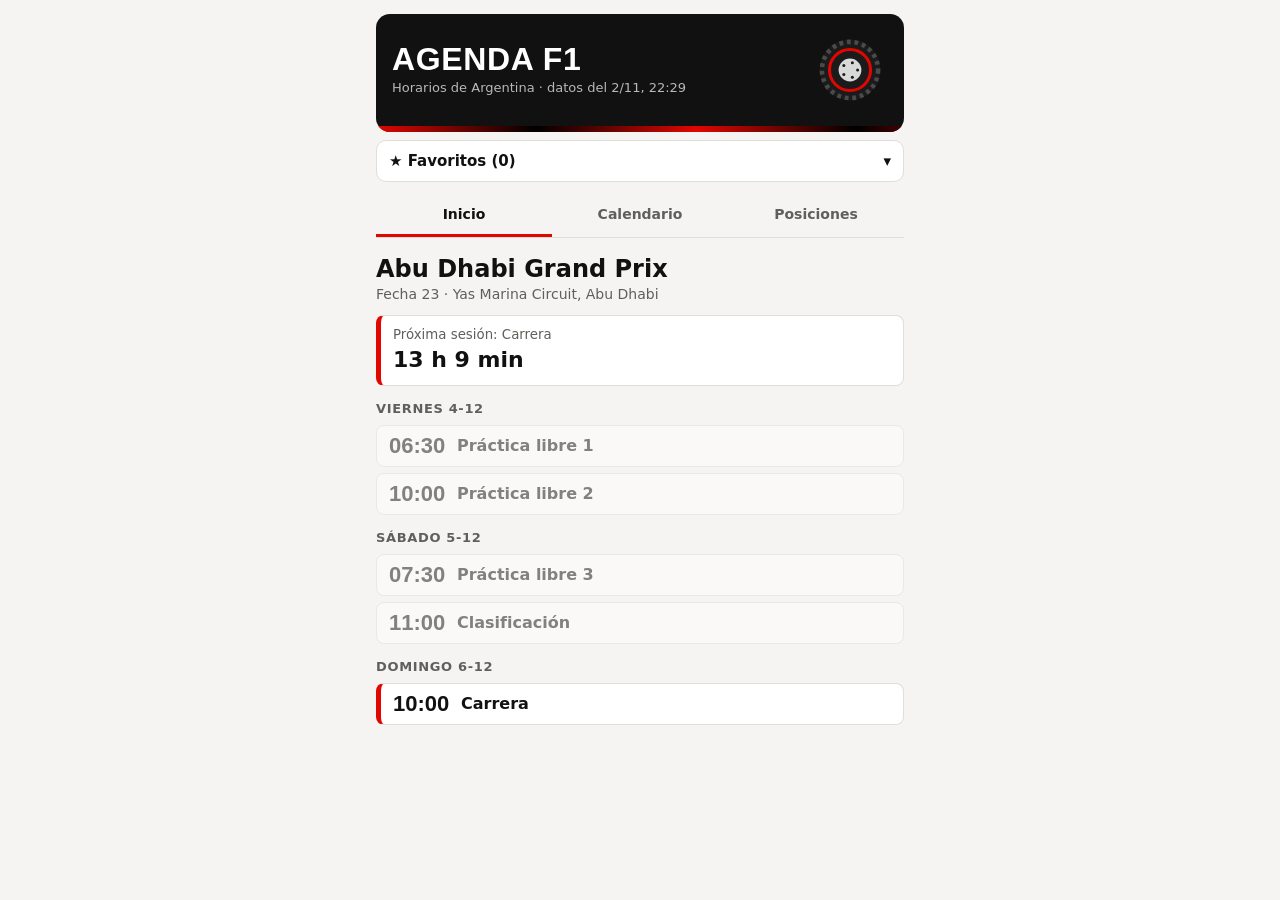
==== f1/index.html @ 35d6291d "Add files via upload" ====
<!doctype html>
<html lang="es-AR">
<head>
<meta charset="utf-8">
<script>if(self!==top)document.documentElement.classList.add("emb")</script>
<style>.emb header{margin-top:8px}.emb nav button[aria-selected="true"],.emb nav button[aria-selected=true]{border-bottom-color:#8cd700}</style>

<meta name="viewport" content="width=device-width, initial-scale=1, viewport-fit=cover">
<title>Agenda F1</title>
<link rel="icon" href="data:image/svg+xml,%3Csvg xmlns='http://www.w3.org/2000/svg' viewBox='0 0 64 64'%3E%3Crect width='64' height='64' rx='12' fill='%23E10600'/%3E%3Cpath d='M12 44l12-24h28l-6 12H34l-3 6h10l-6 6z' fill='%23fff'/%3E%3C/svg%3E">
<meta name="theme-color" content="#111111">
<style>
:root{--bg:#F5F4F2;--sf:#fff;--ink:#111;--mute:#5F5F5B;--line:#E0DED8;--red:#E10600;--disney:#1B5BD8}
@media(prefers-color-scheme:dark){:root{--bg:#0D0D0E;--sf:#18181A;--ink:#F4F3F0;--mute:#A5A49E;--line:#2D2D30;--red:#FF3B30;--disney:#6C9BFF}}
*{box-sizing:border-box}
body{margin:0;background:var(--bg);color:var(--ink);font:400 16px/1.4 system-ui,-apple-system,'Segoe UI',Roboto,sans-serif;padding:env(safe-area-inset-top) 0 env(safe-area-inset-bottom)}
.wrap{max-width:560px;margin:0 auto;padding:0 16px 48px}
header{display:flex;align-items:center;justify-content:space-between;gap:12px;position:relative;overflow:hidden;margin-top:14px;padding:18px 16px 24px;border-radius:14px;background:#111;color:#fff}
header::after{content:'';position:absolute;left:0;right:0;bottom:0;height:6px;background:linear-gradient(90deg,#E10600,#000,#E10600) 0 0/320px 100%;animation:bar 6s linear infinite}
@keyframes bar{to{background-position:320px 0}}
h1{margin:0;font:800 32px/1 'Arial Narrow',Arial,sans-serif;letter-spacing:.02em;text-transform:uppercase}
.sub{color:rgba(255,255,255,.7);font-size:13px;margin-top:4px}
nav{display:flex;border-bottom:1px solid var(--line);margin-top:12px}
nav button{flex:1;background:none;border:0;border-bottom:3px solid transparent;color:var(--mute);font-weight:700;font-size:14px;font-family:inherit;padding:12px 2px;cursor:pointer}
nav button[aria-selected=true]{color:var(--ink);border-bottom-color:var(--red)}
.gp{margin-top:18px}.gp h2{margin:0;font-size:24px;line-height:1.1}.gp .lug{color:var(--mute);font-size:14px;margin:3px 0 10px}
.cd{background:var(--sf);border:1px solid var(--line);border-left:5px solid var(--red);border-radius:8px;padding:10px 12px;margin-bottom:10px}
.cd b{font-size:22px;font-variant-numeric:tabular-nums}.cd small{display:block;color:var(--mute)}
.dia{font-weight:700;color:var(--mute);font-size:13px;text-transform:uppercase;letter-spacing:.05em;margin:14px 0 6px}
.s{display:grid;grid-template-columns:58px 1fr;gap:10px;align-items:center;background:var(--sf);border:1px solid var(--line);border-radius:8px;padding:9px 12px;margin-bottom:6px}
.s.pas{opacity:.5}.s.ya{border-color:var(--red);box-shadow:inset 0 0 0 1px var(--red)}.s.carrera{border-left:5px solid var(--red)}
.hora{font:700 22px/1 'Arial Narrow',Arial,sans-serif;font-variant-numeric:tabular-nums}
.nom{font-weight:600}.dis{font-size:12px;font-weight:600;color:var(--disney)}
.pill{display:inline-block;font-size:11px;font-weight:700;color:#fff;background:var(--red);border-radius:5px;padding:2px 6px;margin-left:6px}
details{background:var(--sf);border:1px solid var(--line);border-radius:8px;margin-top:8px;padding:0 12px}
details.pas{opacity:.55}details.prox{border-left:5px solid var(--red)}
summary{cursor:pointer;padding:11px 0;display:flex;justify-content:space-between;gap:10px;font-weight:600}
summary span:last-child{color:var(--mute);font-weight:400;font-size:14px;white-space:nowrap}
details .s{border:0;padding:6px 0;margin:0;background:none}
.vacio{padding:28px 8px;text-align:center;color:var(--mute)}
.ctrl{display:flex;flex-wrap:wrap;gap:6px;margin:12px 0}
.chip{border:1px solid var(--line);background:var(--sf);color:var(--ink);border-radius:999px;padding:7px 12px;font-weight:600;font-size:14px;font-family:inherit;cursor:pointer}
.chip[aria-pressed=true]{background:var(--ink);color:var(--bg);border-color:var(--ink)}
.tb{margin-top:8px}
.r{display:grid;grid-template-columns:30px 1fr auto;gap:8px;align-items:center;background:var(--sf);border:1px solid var(--line);border-left:5px solid var(--c,#888);border-radius:8px;padding:5px 10px;margin-bottom:4px}
details .r{background:none}.r.fv{position:relative;overflow:hidden}.r>span,.r>b{position:relative}
.fx{position:absolute;inset:0;overflow:hidden;opacity:.42}
.fx b{position:absolute;inset:-120px;background:repeating-linear-gradient(135deg,var(--c1) 0,var(--c2) 60px,var(--c1) 120px);animation:mv 6s linear infinite}
@keyframes mv{to{transform:translate(85px,85px)}}
.anim{flex:none}.o{transform-origin:50px 50px}.o1{animation:s1 12s linear infinite}
.o2{opacity:0;animation:s2 12s linear infinite}.o3{opacity:0;animation:s3 12s linear infinite}.o4{opacity:0;animation:s4 12s linear infinite}
@keyframes s1{0%,22%{opacity:1;transform:scale(1)}25%,97%{opacity:0;transform:scale(.4)}100%{opacity:1;transform:scale(1)}}
@keyframes s2{0%,22%{opacity:0;transform:scale(.4)}25%,47%{opacity:1;transform:scale(1)}50%,100%{opacity:0;transform:scale(.4)}}
@keyframes s3{0%,47%{opacity:0;transform:scale(.4)}50%,72%{opacity:1;transform:scale(1)}75%,100%{opacity:0;transform:scale(.4)}}
@keyframes s4{0%,72%{opacity:0;transform:scale(.4)}75%,97%{opacity:1;transform:scale(1)}100%{opacity:0;transform:scale(.4)}}
.spin{transform-origin:50px 50px;animation:spin 1.2s linear infinite}@keyframes spin{to{transform:rotate(360deg)}}
.nod{transform-origin:50px 80px;animation:nod 1.4s ease-in-out infinite alternate}@keyframes nod{from{transform:rotate(-5deg)}to{transform:rotate(5deg)}}
.wob{transform-origin:50px 50px;animation:wob 2s ease-in-out infinite}@keyframes wob{0%,100%{transform:rotate(-35deg)}50%{transform:rotate(35deg)}}
.wave{transform-origin:26px 38px;animation:wave .7s ease-in-out infinite alternate}@keyframes wave{from{transform:skewY(-7deg) scaleX(1)}to{transform:skewY(7deg) scaleX(.93)}}
@media (prefers-reduced-motion:reduce){.fx b,header::after,.anim *{animation:none!important}}
.r .p{color:var(--mute);font-weight:700}.r .n{font-weight:600;white-space:nowrap;overflow:hidden;text-overflow:ellipsis}.r small{display:inline;margin-left:7px;color:var(--mute);font-weight:400;font-size:12px}.r b{font-variant-numeric:tabular-nums}
.nota{color:var(--mute);font-size:12px;margin-top:8px}
.fb{display:flex;align-items:center;gap:8px;background:var(--sf);border:1px solid var(--line);border-radius:8px;padding:7px 10px;margin-top:8px;cursor:pointer}
.fl{flex:none;width:76px;font-size:11px;font-weight:700;text-transform:uppercase;letter-spacing:.04em;color:var(--mute)}
.fi{flex:1;display:flex;gap:12px;overflow-x:auto;white-space:nowrap}
.fc{border-left:4px solid var(--c,#888);padding-left:7px;font-weight:600;font-size:14px}
.fc b{font-weight:400;color:var(--mute);font-size:12px;margin-left:5px}
.fi em{color:var(--mute);font-size:13px}
.fbtn{display:flex;align-items:center;gap:8px;width:100%;margin-top:8px;background:var(--sf);color:var(--ink);border:1px solid var(--line);border-radius:10px;padding:11px 12px;font-weight:700;font-size:15px;font-family:inherit;text-align:left;cursor:pointer}
.fbtn .fn{flex:1;min-width:0;overflow:hidden;text-overflow:ellipsis;white-space:nowrap;color:var(--mute);font-weight:400;font-size:13px}
.fpanel{background:var(--sf);border:1px solid var(--line);border-radius:10px;padding:2px 12px 10px;margin-top:6px}
.fpanel .chip[aria-pressed=true]{background:var(--red);border-color:var(--red);color:#fff}
details.vivo{border-left:5px solid var(--red);margin:0 0 10px}
</style>
</head>
<body>
<div class="wrap">
<header><div><h1>Agenda F1</h1><div class="sub" id="act">Cargando…</div></div><svg class="anim" viewBox="0 0 100 100" width="76" height="76" aria-hidden="true"><g class="o o1"><g class="spin"><circle cx="50" cy="50" r="40" fill="#1b1b1b"/><circle cx="50" cy="50" r="37" fill="none" stroke="#4a4a4a" stroke-width="6" stroke-dasharray="5 5"/><circle cx="50" cy="50" r="27" fill="none" stroke="#E10600" stroke-width="4"/><circle cx="50" cy="50" r="15" fill="#d9d9d9"/><circle cx="60.0" cy="50.0" r="2" fill="#1b1b1b"/><circle cx="53.1" cy="59.5" r="2" fill="#1b1b1b"/><circle cx="41.9" cy="55.9" r="2" fill="#1b1b1b"/><circle cx="41.9" cy="44.1" r="2" fill="#1b1b1b"/><circle cx="53.1" cy="40.5" r="2" fill="#1b1b1b"/></g></g><g class="o o2"><g class="nod"><path d="M16 64C16 36 32 18 54 18C75 18 88 34 88 56V66C88 70 85 73 81 73H26C20 73 16 69 16 64Z" fill="#E10600"/><path d="M52 38H88V57H58C49 57 46 41 52 38Z" fill="#111" stroke="#fff" stroke-width="2.5"/><path d="M16 50H44" stroke="#fff" stroke-width="5"/><path d="M58 44L80 42" stroke="#fff" stroke-width="2" opacity=".6"/><rect x="30" y="73" width="46" height="6" rx="3" fill="#333"/></g></g><g class="o o3"><g class="wob"><rect x="6" y="30" width="18" height="42" rx="8" fill="#E10600"/><rect x="76" y="30" width="18" height="42" rx="8" fill="#E10600"/><rect x="14" y="34" width="72" height="34" rx="14" fill="#222" stroke="#fff" stroke-width="3"/><rect x="34" y="40" width="32" height="15" rx="3" fill="#111" stroke="#4ade80" stroke-width="2"/><circle cx="40" cy="62" r="3" fill="#E10600"/><circle cx="50" cy="62" r="3" fill="#FFD600"/><circle cx="60" cy="62" r="3" fill="#4ade80"/><circle cx="26" cy="48" r="4" fill="#fff"/><circle cx="74" cy="48" r="4" fill="#fff"/></g></g><g class="o o4"><rect x="22" y="12" width="4" height="78" rx="2" fill="#d9d9d9"/><g class="wave"><rect x="26" y="18" width="60" height="40" fill="#fff"/><rect x="26" y="18" width="10" height="10" fill="#111"/><rect x="46" y="18" width="10" height="10" fill="#111"/><rect x="66" y="18" width="10" height="10" fill="#111"/><rect x="36" y="28" width="10" height="10" fill="#111"/><rect x="56" y="28" width="10" height="10" fill="#111"/><rect x="76" y="28" width="10" height="10" fill="#111"/><rect x="26" y="38" width="10" height="10" fill="#111"/><rect x="46" y="38" width="10" height="10" fill="#111"/><rect x="66" y="38" width="10" height="10" fill="#111"/><rect x="36" y="48" width="10" height="10" fill="#111"/><rect x="56" y="48" width="10" height="10" fill="#111"/><rect x="76" y="48" width="10" height="10" fill="#111"/></g></g></svg></header>
<div id="favbar"></div>
<nav id="tabs"><button data-t="inicio" aria-selected="true">Inicio</button><button data-t="cal" aria-selected="false">Calendario</button><button data-t="pos" aria-selected="false">Posiciones</button></nav>
<main id="main"></main>
</div>
<script>
const TZ='America/Argentina/Buenos_Aires';
const NOM={FP1:'Práctica libre 1',FP2:'Práctica libre 2',FP3:'Práctica libre 3',SQ:'Clasificación sprint',SPR:'Sprint',Q:'Clasificación',R:'Carrera'};
const DUR={FP1:60,FP2:60,FP3:60,SQ:45,SPR:60,Q:60,R:120};
const cap=s=>s.charAt(0).toUpperCase()+s.slice(1);
const fh=d=>d.toLocaleTimeString('es-AR',{hour:'2-digit',minute:'2-digit',hour12:false,timeZone:TZ});
const fd=d=>cap(d.toLocaleDateString('es-AR',{weekday:'long',day:'numeric',month:'numeric',timeZone:TZ}));
const fc=d=>d.toLocaleDateString('es-AR',{day:'numeric',month:'short',timeZone:TZ}).replace('.','');
const dayK=d=>d.toLocaleDateString('en-CA',{timeZone:TZ});
let D=null,LV={},LS='',VO,tab='inicio',sub='p',panel=false,F={p:[],e:[]};
try{F=JSON.parse(localStorage.getItem('f1_favs'))||F}catch(e){}
const TC={mercedes:['#27F4D2','#6C6C6C'],ferrari:['#E8002D','#FFEB00'],mclaren:['#FF8000','#47C7FC'],red_bull:['#3671C6','#E10A3C'],rb:['#6692FF','#E8E8E8'],alpine:['#FF87BC','#0093CC'],haas:['#B6BABD','#E6002B'],audi:['#F50537','#C9C9C9'],williams:['#64C4FF','#00339A'],aston_martin:['#229971','#CEDC00'],cadillac:['#AAAAAD','#1D3FA8']};
const col=id=>TC[id]||['#888','#ccc'],tc=id=>col(id)[0],fx=id=>{const k=col(id);return`<i class="fx"><b style="--c1:${k[0]};--c2:${k[1]}"></b></i>`};
const isF=(t,k)=>F[t].includes(k);
const toggle=(t,k)=>{F[t]=isF(t,k)?F[t].filter(x=>x!==k):[...F[t],k];try{localStorage.setItem('f1_favs',JSON.stringify(F))}catch(e){}};
const lv=a=>{const k=Object.keys(LV).find(k=>Math.abs(k-a)<=6e5);return k&&LV[k]};
const ses=c=>c.sesiones.map(s=>{const a=new Date(s.t);return{...s,a,b:new Date(+a+DUR[s.k]*6e4),v:lv(a)}});
const fin=c=>{const s=ses(c);return s[s.length-1].b};
function sesHtml(c){
  const now=new Date();let last='';
  return ses(c).map(s=>{
    const k=dayK(s.a),h=k!==last?`<div class="dia">${fd(s.a)}</div>`:'';last=k;
    const v=s.v,ya=v?v.st==='in':now>=s.a&&now<s.b,pas=v?v.st==='post':now>=s.b;
    return h+`<div class="s${pas?' pas':''}${ya?' ya':''}${s.k==='R'?' carrera':''}"><div class="hora">${fh(s.a)}</div><div><div class="nom">${NOM[s.k]}${ya?'<span class="pill">EN CURSO</span>':''}</div>${s.d?`<div class="dis">Disney+ ${s.d[0]} a ${s.d[1]}</div>`:''}</div></div>`;
  }).join('');
}
function cuenta(c){
  const now=new Date(),p=ses(c).find(s=>s.v?s.v.st!=='post':s.b>now);if(!p)return'';
  if(p.v?p.v.st==='in':now>=p.a)return`<div class="cd"><b>${NOM[p.k]} en curso</b></div>`;
  let m=Math.floor((p.a-now)/6e4);const d=Math.floor(m/1440),h=Math.floor(m%1440/60);m%=60;
  return`<div class="cd"><small>Próxima sesión: ${NOM[p.k]}</small><b>${d?d+' d ':''}${h} h ${m} min</b></div>`;
}
function inicio(){
  const now=new Date(),c=D.carreras.find(c=>fin(c)>now);
  if(!c)return'<div class="vacio">La temporada terminó. ¡Hasta la próxima!</div>';
  return`<section class="gp"><h2>${c.nombre}</h2><div class="lug">Fecha ${c.ronda} · ${c.circuito}, ${c.ciudad}</div>${vivo(c)}${cuenta(c)}${sesHtml(c)}</section>`;
}
function cal(){
  const now=new Date(),nx=D.carreras.find(c=>fin(c)>now);
  return D.carreras.map(c=>{const s=ses(c),pas=fin(c)<=now,prox=nx&&nx.ronda===c.ronda;
    return`<details class="${pas?'pas':''}${prox?' prox':''}"><summary><span>${c.ronda}. ${c.nombre.replace(' Grand Prix','')}</span><span>${fc(s[s.length-1].a)}</span></summary>${pas&&D.resultados&&D.resultados[c.ronda]?resHtml(c):sesHtml(c)}</details>`}).join('');
}
const fila=(pos,t,k,n,s2,pts,eq)=>`<div class="r${isF(t,k)?' fv':''}" data-f="${t}:${k}" style="--c:${tc(eq)}">${isF(t,k)?fx(eq):''}<span class="p">${pos}</span><span class="n">${n}<small>${s2}</small></span><b>${pts}</b></div>`;
const fp=x=>fila(x.pos,'p',x.cod,ap(x),x.equipo,x.pts,x.equipoId),fe=(x,s)=>fila(x.pos,'e',x.id,x.nombre,s||'',x.pts,x.id);
function posiciones(){
  const ch=`<div class="ctrl"><button class="chip" data-sub="p" aria-pressed="${sub==='p'}">Pilotos</button><button class="chip" data-sub="e" aria-pressed="${sub==='e'}">Escuderías</button></div>`;
  return ch+'<div class="tb">'+(sub==='p'?D.pilotos.map(fp):D.constructores.map(x=>fe(x))).join('')+'</div><div class="nota">Tocá una fila para marcar o sacar un favorito.</div>';
}
function resHtml(c){
  const r=D.resultados&&D.resultados[c.ronda];if(!r)return'';
  return'<div class="tb">'+r.map(x=>`<div class="r${isF('p',x.cod)?' fv':''}" style="--c:${tc(x.eq)}">${isF('p',x.cod)?fx(x.eq):''}<span class="p">${x.pos}</span><span class="n">${x.ape}<small>Largó ${x.grid==='0'?'desde boxes':x.grid+'º'} · ${x.tiempo||x.estado}</small></span><b>${x.pts}</b></div>`).join('')+'</div>';
}
const ap=x=>x.ape||x.nombre.split(' ').slice(-1)[0];
function favBar(){
  const ps=D.pilotos.filter(x=>isF('p',x.cod)),es=D.constructores.filter(x=>isF('e',x.id));
  const names=[...ps.map(x=>ap(x)),...es.map(x=>x.nombre)].join(' · ');
  const chip=(t,k,l)=>`<button class="chip" data-f="${t}:${k}" aria-pressed="${isF(t,k)}">${l}</button>`;
  document.getElementById('favbar').innerHTML=`<button class="fbtn" aria-expanded="${panel}">★ Favoritos (${ps.length+es.length})<span class="fn">${names}</span><span>${panel?'▴':'▾'}</span></button>`+
   (panel?`<div class="fpanel"><div class="dia">Pilotos</div><div class="ctrl">${D.pilotos.map(x=>chip('p',x.cod,ap(x))).join('')}</div><div class="dia">Escuderías</div><div class="ctrl">${D.constructores.map(x=>chip('e',x.id,x.nombre)).join('')}</div></div>`:'');
}
function vivo(c){
  const S=ses(c).filter(s=>s.v&&s.v.ord.length&&s.v.st!=='pre');if(!S.length)return'';
  const en=S.find(s=>s.v.st==='in'),s=en||S[S.length-1];
  const tit=en?NOM[s.k]:(s.k==='Q'?'Parrilla de largada':s.k==='R'?'Resultado final':'Clasificación')+' · '+NOM[s.k];
  const rows=s.v.ord.map((n,i)=>{const p=D.pilotos.find(p=>n.includes(ap(p)));
    return p?fila(i+1,'p',p.cod,ap(p),p.equipo,'',p.equipoId):`<div class="r" style="--c:#888"><span class="p">${i+1}</span><span class="n">${n}</span><b></b></div>`}).join('');
  const ab=VO===undefined?!!(en||s.k==='Q'||s.k==='R'):VO;
  return`<details class="vivo"${ab?' open':''}><summary><span>${en?'<span class="pill" style="margin:0 6px 0 0">EN VIVO</span>':''}${tit}</span><span>${s.v.ord.length} pilotos</span></summary><div class="tb">${rows}</div></details>`;
}
function live(){
  return fetch('https://site.api.espn.com/apis/site/v2/sports/racing/f1/scoreboard').then(r=>r.json()).then(j=>{
    const o={};(j.events||[]).forEach(e=>(e.competitions||[]).forEach(c=>{
      o[+new Date(c.startDate||c.date)]={st:c.status.type.state,ord:(c.competitors||[]).slice().sort((a,b)=>a.order-b.order).map(x=>x.athlete.fullName)}}));
    const s=JSON.stringify(o);if(s!==LS){LS=s;LV=o;if(D&&tab==='inicio')render()}
  }).catch(()=>{});
}
function render(){
  if(!D)return;favBar();
  document.getElementById('main').innerHTML=D.carreras&&D.carreras.length?({inicio,cal,pos:posiciones}[tab])():'<div class="vacio">Todavía no hay datos.</div>';
  document.querySelectorAll('#tabs button').forEach(b=>b.setAttribute('aria-selected',b.dataset.t===tab));
}
document.getElementById('main').addEventListener('click',e=>{
  const s=e.target.closest('[data-sub]');if(s){sub=s.dataset.sub;render();return}
  const f=e.target.closest('[data-f]');if(f){const[t,k]=f.dataset.f.split(':');toggle(t,k);render()}
});
document.getElementById('favbar').addEventListener('click',e=>{
  const f=e.target.closest('[data-f]');
  if(f){const[t,k]=f.dataset.f.split(':');toggle(t,k);render();return}
  if(e.target.closest('.fbtn')){panel=!panel;render()}
});
document.getElementById('main').addEventListener('toggle',e=>{if(e.target.classList&&e.target.classList.contains('vivo'))VO=e.target.open},true);
document.getElementById('tabs').addEventListener('click',e=>{const b=e.target.closest('button');if(b){tab=b.dataset.t;render()}});
function cargar(){
  return fetch('data.json?'+Date.now()).then(r=>r.ok?r.json():Promise.reject()).then(d=>{
    const f=!D;D=d;document.getElementById('act').textContent='Horarios de Argentina · datos del '+new Date(d.actualizado).toLocaleString('es-AR',{timeZone:TZ,day:'numeric',month:'numeric',hour:'2-digit',minute:'2-digit',hour12:false});
    if(f||tab==='inicio')render();
  }).catch(()=>{document.getElementById('act').textContent='No se pudieron cargar los datos'});
}
cargar();live();setInterval(live,30000);setInterval(()=>{if(tab==='inicio')render()},30000);setInterval(cargar,600000);
</script>
</body>
</html>
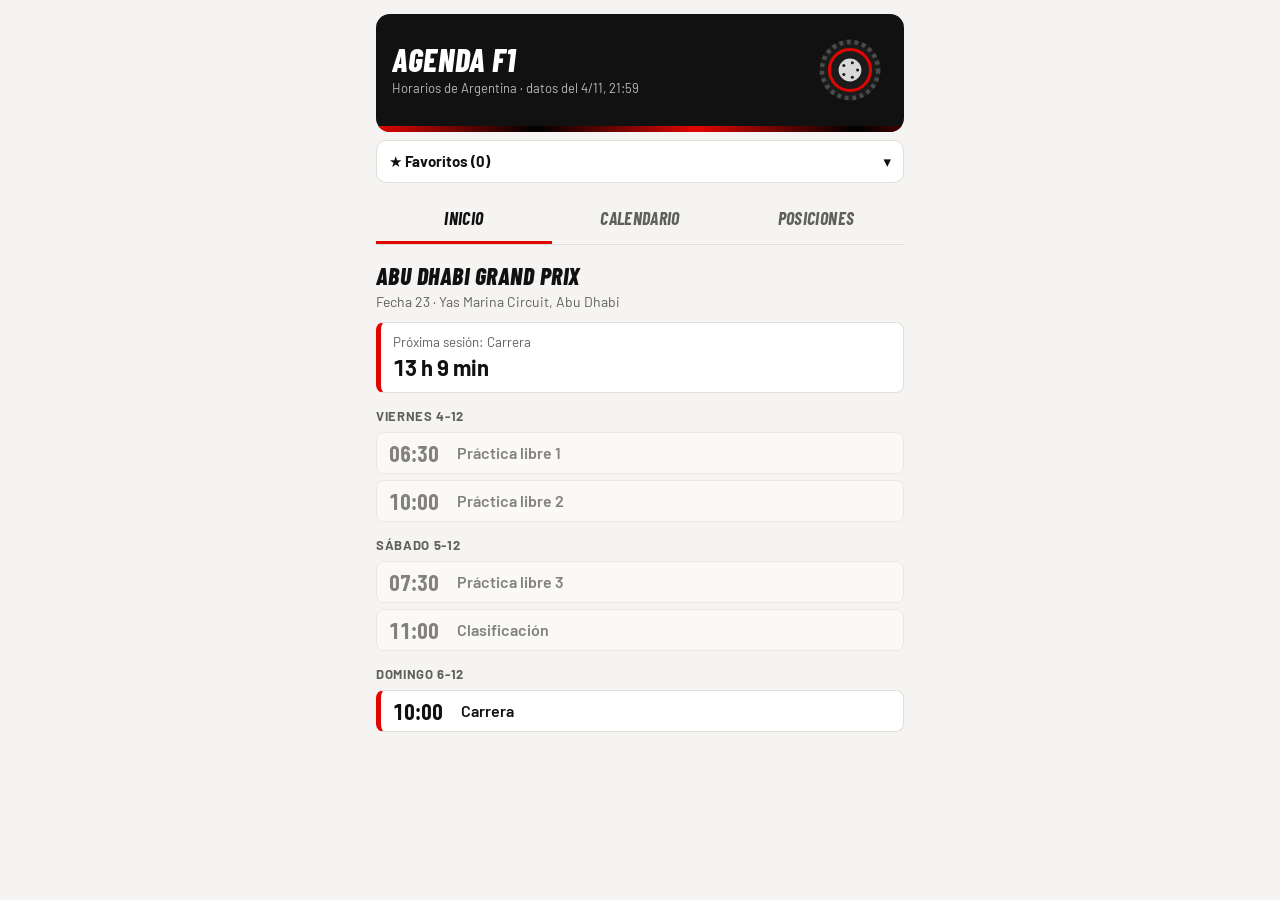
==== commit 27f2d34a: "Add files via upload" ====
--- a/f1/index.html
+++ b/f1/index.html
@@ -2,8 +2,8 @@
 <html lang="es-AR">
 <head>
 <meta charset="utf-8">
-<script>if(self!==top)document.documentElement.classList.add("emb")</script>
-<style>.emb header{margin-top:8px}.emb nav button[aria-selected="true"],.emb nav button[aria-selected=true]{border-bottom-color:#8cd700}</style>
+<script>(function(){try{if(self!==top)document.documentElement.classList.add("emb");var t=localStorage.getItem("tsport_tema");if(t==="light"||t==="dark")document.documentElement.setAttribute("data-theme",t)}catch(e){}})()</script>
+<style>.emb nav button[aria-selected="true"],.emb nav button[aria-selected=true]{border-bottom-color:#8cd700}</style>
 
 <meta name="viewport" content="width=device-width, initial-scale=1, viewport-fit=cover">
 <title>Agenda F1</title>
@@ -11,7 +11,7 @@
 <meta name="theme-color" content="#111111">
 <style>
 :root{--bg:#F5F4F2;--sf:#fff;--ink:#111;--mute:#5F5F5B;--line:#E0DED8;--red:#E10600;--disney:#1B5BD8}
-@media(prefers-color-scheme:dark){:root{--bg:#0D0D0E;--sf:#18181A;--ink:#F4F3F0;--mute:#A5A49E;--line:#2D2D30;--red:#FF3B30;--disney:#6C9BFF}}
+@media(prefers-color-scheme:dark){:root:not([data-theme=light]){--bg:#0D0D0E;--sf:#18181A;--ink:#F4F3F0;--mute:#A5A49E;--line:#2D2D30;--red:#FF3B30;--disney:#6C9BFF}}:root[data-theme=dark]{--bg:#0D0D0E;--sf:#18181A;--ink:#F4F3F0;--mute:#A5A49E;--line:#2D2D30;--red:#FF3B30;--disney:#6C9BFF}
 *{box-sizing:border-box}
 body{margin:0;background:var(--bg);color:var(--ink);font:400 16px/1.4 system-ui,-apple-system,'Segoe UI',Roboto,sans-serif;padding:env(safe-area-inset-top) 0 env(safe-area-inset-bottom)}
 .wrap{max-width:560px;margin:0 auto;padding:0 16px 48px}
@@ -72,6 +72,8 @@
 .fpanel .chip[aria-pressed=true]{background:var(--red);border-color:var(--red);color:#fff}
 details.vivo{border-left:5px solid var(--red);margin:0 0 10px}
 </style>
+<link rel="preconnect" href="https://fonts.googleapis.com"><link rel="preconnect" href="https://fonts.gstatic.com" crossorigin><link rel="stylesheet" href="https://fonts.googleapis.com/css2?family=Barlow+Condensed:ital,wght@0,500;0,600;0,700;0,800;1,700;1,800&family=Barlow:wght@400;500;600;700&display=swap">
+<link rel="stylesheet" href="../tema.css?v=2">
 </head>
 <body>
 <div class="wrap">
--- a/tema.css
+++ b/tema.css
@@ -0,0 +1,14 @@
+:root{--fd:'Barlow Condensed','Arial Narrow',sans-serif;--fb:'Barlow',system-ui,-apple-system,'Segoe UI',Roboto,sans-serif;
+--bg:#F5F4F2;--surface:#fff;--sf:#fff;--ink:#111;--mute:#5F5F5B;--line:#E0DED8;color-scheme:light dark}
+@media(prefers-color-scheme:dark){:root:not([data-theme=light]){--bg:#0D0D0E;--surface:#18181A;--sf:#18181A;--ink:#F4F3F0;--mute:#A5A49E;--line:#2D2D30}}
+:root[data-theme=dark]{--bg:#0D0D0E;--surface:#18181A;--sf:#18181A;--ink:#F4F3F0;--mute:#A5A49E;--line:#2D2D30;color-scheme:dark}
+:root[data-theme=light]{color-scheme:light}
+body,button,input,select,textarea{font-family:var(--fb)}
+h1,h2,h3,.gp h2,.day h2,h2.conf,nav button{font-family:var(--fd);font-weight:800;font-style:italic;text-transform:uppercase;letter-spacing:.02em}
+nav button{font-weight:700;font-size:18px;transition:color .2s,border-color .2s}
+.hora,.time,.side .sc,.tm .sc{font-family:var(--fd);font-weight:700}
+button{transition:transform .12s}button:active{transform:scale(.97)}
+.emb header{margin-top:8px;padding:10px 14px 14px;border-radius:12px;gap:8px}
+.emb h1{font-size:24px}
+.emb .sub{font-size:12px;margin-top:2px}
+.emb header svg{height:52px;width:auto;max-width:34vw}
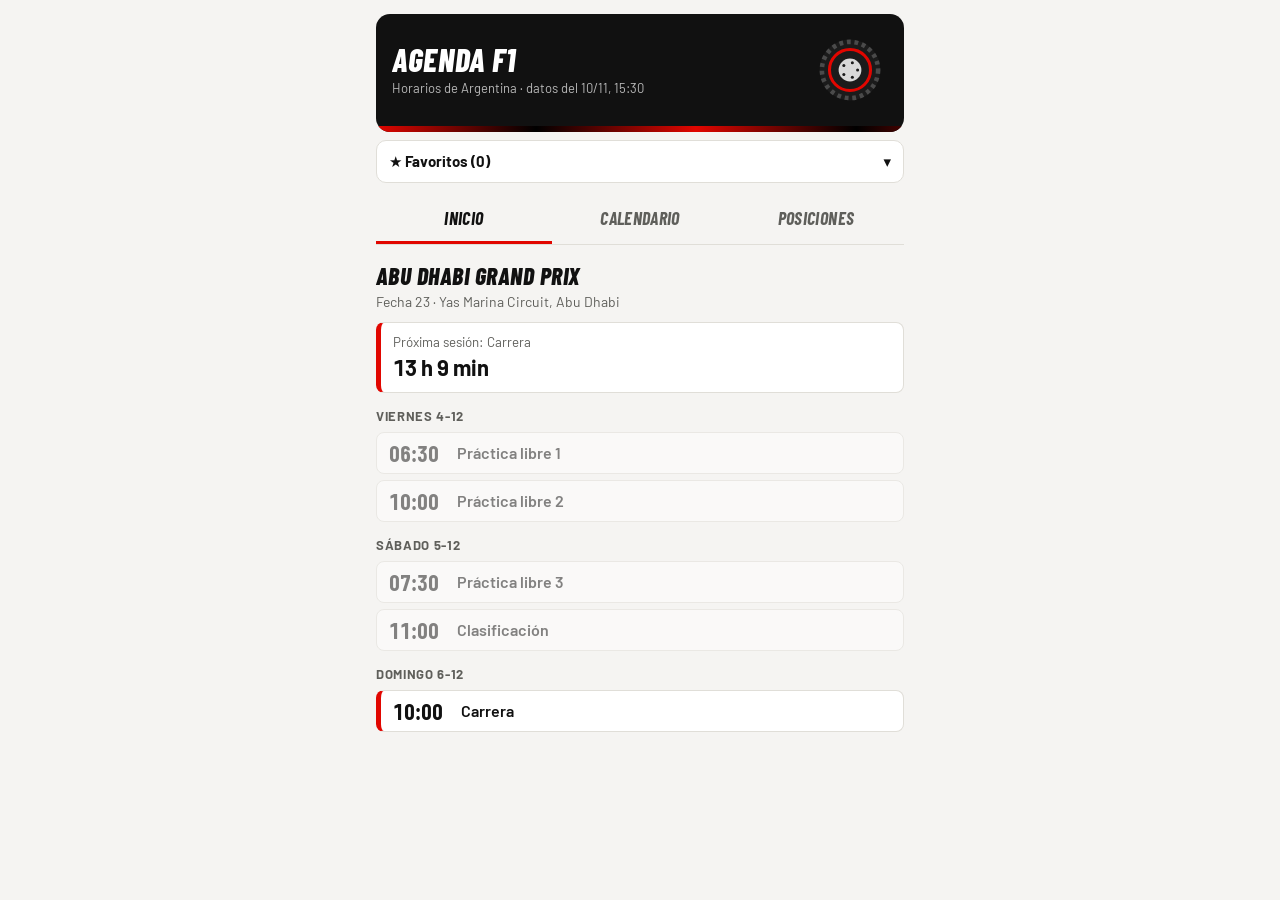
==== commit c649a7b2: "Add files via upload" ====
--- a/f1/index.html
+++ b/f1/index.html
@@ -71,6 +71,9 @@
 .fpanel{background:var(--sf);border:1px solid var(--line);border-radius:10px;padding:2px 12px 10px;margin-top:6px}
 .fpanel .chip[aria-pressed=true]{background:var(--red);border-color:var(--red);color:#fff}
 details.vivo{border-left:5px solid var(--red);margin:0 0 10px}
+.san0{font-size:13px;color:var(--mute);padding:6px 2px 8px;line-height:1.5}.san0 b{color:var(--ink)}.san0 small{opacity:.8}
+.san{color:var(--red);font-weight:700}
+.wrap{overflow-x:clip}body{touch-action:pan-y pinch-zoom}
 </style>
 <link rel="preconnect" href="https://fonts.googleapis.com"><link rel="preconnect" href="https://fonts.gstatic.com" crossorigin><link rel="stylesheet" href="https://fonts.googleapis.com/css2?family=Barlow+Condensed:ital,wght@0,500;0,600;0,700;0,800;1,700;1,800&family=Barlow:wght@400;500;600;700&display=swap">
 <link rel="stylesheet" href="../tema.css?v=2">
@@ -91,7 +94,7 @@
 const fd=d=>cap(d.toLocaleDateString('es-AR',{weekday:'long',day:'numeric',month:'numeric',timeZone:TZ}));
 const fc=d=>d.toLocaleDateString('es-AR',{day:'numeric',month:'short',timeZone:TZ}).replace('.','');
 const dayK=d=>d.toLocaleDateString('en-CA',{timeZone:TZ});
-let D=null,LV={},LS='',VO,tab='inicio',sub='p',panel=false,F={p:[],e:[]};
+let D=null,PM=null,LV={},LS='',VO,tab='inicio',sub='p',panel=false,F={p:[],e:[]};
 try{F=JSON.parse(localStorage.getItem('f1_favs'))||F}catch(e){}
 const TC={mercedes:['#27F4D2','#6C6C6C'],ferrari:['#E8002D','#FFEB00'],mclaren:['#FF8000','#47C7FC'],red_bull:['#3671C6','#E10A3C'],rb:['#6692FF','#E8E8E8'],alpine:['#FF87BC','#0093CC'],haas:['#B6BABD','#E6002B'],audi:['#F50537','#C9C9C9'],williams:['#64C4FF','#00339A'],aston_martin:['#229971','#CEDC00'],cadillac:['#AAAAAD','#1D3FA8']};
 const col=id=>TC[id]||['#888','#ccc'],tc=id=>col(id)[0],fx=id=>{const k=col(id);return`<i class="fx"><b style="--c1:${k[0]};--c2:${k[1]}"></b></i>`};
@@ -132,7 +135,10 @@
 }
 function resHtml(c){
   const r=D.resultados&&D.resultados[c.ronda];if(!r)return'';
-  return'<div class="tb">'+r.map(x=>`<div class="r${isF('p',x.cod)?' fv':''}" style="--c:${tc(x.eq)}">${isF('p',x.cod)?fx(x.eq):''}<span class="p">${x.pos}</span><span class="n">${x.ape}<small>Largó ${x.grid==='0'?'desde boxes':x.grid+'º'} · ${x.tiempo||x.estado}</small></span><b>${x.pts}</b></div>`).join('')+'</div>';
+  const dq=x=>{if(x.grid==='0')return' · <span class="san">desde boxes</span>';return x.q&&+x.grid>x.q?` · <span class="san">sanción −${+x.grid-x.q}</span>`:''};
+  const sn=r.filter(x=>x.grid==='0'||(x.q&&+x.grid>x.q)).sort((a,b)=>(a.q||99)-(b.q||99));
+  const head=sn.length?`<div class="san0"><b>Sancionados en la parrilla:</b> ${sn.map(x=>`${x.ape} <span class="san">${x.grid==='0'?'boxes':'−'+(+x.grid-x.q)}</span>`).join(' · ')}</div>`:'';
+  return head+'<div class="tb">'+r.map(x=>`<div class="r${isF('p',x.cod)?' fv':''}" style="--c:${tc(x.eq)}">${isF('p',x.cod)?fx(x.eq):''}<span class="p">${x.pos}</span><span class="n">${x.ape}<small>Largó ${x.grid==='0'?'desde boxes':x.grid+'º'}${dq(x)} · ${x.tiempo||x.estado}</small></span><b>${x.pts}</b></div>`).join('')+'</div>';
 }
 const ap=x=>x.ape||x.nombre.split(' ').slice(-1)[0];
 function favBar(){
@@ -142,19 +148,48 @@
   document.getElementById('favbar').innerHTML=`<button class="fbtn" aria-expanded="${panel}">★ Favoritos (${ps.length+es.length})<span class="fn">${names}</span><span>${panel?'▴':'▾'}</span></button>`+
    (panel?`<div class="fpanel"><div class="dia">Pilotos</div><div class="ctrl">${D.pilotos.map(x=>chip('p',x.cod,ap(x))).join('')}</div><div class="dia">Escuderías</div><div class="ctrl">${D.constructores.map(x=>chip('e',x.id,x.nombre)).join('')}</div></div>`:'');
 }
+function aplicar(qo,P){
+  /* Parrilla = orden de clasificación, con cada sancionado fijo en la posición donde sale. Los demás ocupan los lugares libres en orden. */
+  const cod=n=>{const p=D.pilotos.find(p=>n.includes(ap(p)));return p&&p.cod},N=qo.length;
+  if(Array.isArray(P.grid)&&P.grid.length){const m={};qo.forEach(n=>m[cod(n)]=n);const L=P.grid.map(c=>m[c]).filter(Boolean);qo.forEach(n=>{if(!L.includes(n))L.push(n)});return L}
+  const fix={};
+  (P.sanciones||[]).forEach(z=>{const i=qo.findIndex(n=>cod(n)===z.cod);if(i<0)return;
+    const p=z.sale?+z.sale:z.pit?N:Math.min(N,i+1+(+z.pierde||0));fix[z.cod]=Math.max(1,Math.min(N,p))});
+  const L=new Array(N).fill(null);
+  Object.entries(fix).sort((a,b)=>a[1]-b[1]).forEach(([c,p])=>{let k=p-1;while(L[k])k=(k+1)%N;L[k]=qo.find(n=>cod(n)===c)});
+  const rest=qo.filter(n=>!(cod(n) in fix));let j=0;
+  for(let k=0;k<N;k++)if(!L[k])L[k]=rest[j++];
+  return L;
+}
 function vivo(c){
-  const S=ses(c).filter(s=>s.v&&s.v.ord.length&&s.v.st!=='pre');if(!S.length)return'';
-  const en=S.find(s=>s.v.st==='in'),s=en||S[S.length-1];
-  const tit=en?NOM[s.k]:(s.k==='Q'?'Parrilla de largada':s.k==='R'?'Resultado final':'Clasificación')+' · '+NOM[s.k];
-  const rows=s.v.ord.map((n,i)=>{const p=D.pilotos.find(p=>n.includes(ap(p)));
-    return p?fila(i+1,'p',p.cod,ap(p),p.equipo,'',p.equipoId):`<div class="r" style="--c:#888"><span class="p">${i+1}</span><span class="n">${n}</span><b></b></div>`}).join('');
+  const SS=ses(c),qd=k=>{const q=SS.find(x=>x.k===k);return !!(q&&q.v&&q.v.st==='post')};
+  const pm=!!(PM&&+PM.ronda===c.ronda&&((PM.grid&&PM.grid.length)||(PM.sanciones||[]).length));
+  const gr=s=>!!(s.v&&s.v.st==='pre'&&((s.k==='R'&&qd('Q')&&(s.v.grid||pm))||(s.k==='SPR'&&qd('SQ')&&s.v.grid)));
+  const S=SS.filter(s=>s.v&&s.v.ord.length&&(s.v.st!=='pre'||gr(s)));if(!S.length)return'';
+  const en=S.find(s=>s.v.st==='in'),s=en||S[S.length-1],g=gr(s);
+  const qo=g?((SS.find(x=>x.k===(s.k==='R'?'Q':'SQ'))||{}).v||{}).ord||[]:[];
+  const man=g&&s.k==='R'&&pm&&qo.length>0,ord=man?aplicar(qo,PM):s.v.ord;
+  const tit=en?NOM[s.k]:g?'Parrilla de largada · '+NOM[s.k]+(man?' (con sanciones)':''):s.k==='Q'?'Resultado de clasificación (sin penalizaciones)':(s.k==='R'?'Resultado final':'Clasificación')+' · '+NOM[s.k];
+  const cambio=(n,i)=>{if(!g)return'';const q=qo.indexOf(n);if(q<0)return'';const d=q-i;return d>0?`<span style="color:#2ecc71">▲${d}</span>`:d<0?`<span style="color:#ff5a4d">▼${-d}</span>`:''};
+  const rows=ord.map((n,i)=>{const p=D.pilotos.find(p=>n.includes(ap(p)));
+    return p?fila(i+1,'p',p.cod,ap(p),p.equipo,cambio(n,i),p.equipoId):`<div class="r" style="--c:#888"><span class="p">${i+1}</span><span class="n">${n}</span><b>${cambio(n,i)}</b></div>`}).join('');
+  let sanH='';
+  if(g){
+    const san=ord.map((n,i)=>({n,i,q:qo.indexOf(n)})).filter(x=>x.q>=0&&x.i>x.q).map(x=>{
+      const p=D.pilotos.find(p=>x.n.includes(ap(p))),m=man&&(PM.sanciones||[]).find(z=>p&&z.cod===p.cod);
+      return `${p?ap(p):x.n} <span class="san">−${x.i-x.q}</span>${m&&m.motivo?` <small>(${m.motivo})</small>`:''}`});
+    sanH=`<div class="san0"><b>Sancionados:</b> ${san.length?san.join(' · '):'ninguno informado todavía'}</div>`;
+  }
+  const nota=g?`<div style="font-size:12px;color:var(--mute);padding:6px 2px 8px">${man?'Orden de largada: clasificación más las sanciones cargadas a mano.':'Orden de largada según ESPN, con las penalizaciones aplicadas.'} Las flechas comparan con la clasificación. Puede cambiar hasta la largada.</div>`:'';
   const ab=VO===undefined?!!(en||s.k==='Q'||s.k==='R'):VO;
-  return`<details class="vivo"${ab?' open':''}><summary><span>${en?'<span class="pill" style="margin:0 6px 0 0">EN VIVO</span>':''}${tit}</span><span>${s.v.ord.length} pilotos</span></summary><div class="tb">${rows}</div></details>`;
+  return`<details class="vivo"${ab?' open':''}><summary><span>${en?'<span class="pill" style="margin:0 6px 0 0">EN VIVO</span>':''}${tit}</span><span>${ord.length} pilotos</span></summary>${sanH}<div class="tb">${rows}</div>${nota}</details>`;
 }
 function live(){
   return fetch('https://site.api.espn.com/apis/site/v2/sports/racing/f1/scoreboard').then(r=>r.json()).then(j=>{
     const o={};(j.events||[]).forEach(e=>(e.competitions||[]).forEach(c=>{
-      o[+new Date(c.startDate||c.date)]={st:c.status.type.state,ord:(c.competitors||[]).slice().sort((a,b)=>a.order-b.order).map(x=>x.athlete.fullName)}}));
+      const cs=(c.competitors||[]).slice(),hasO=cs.length>0&&cs.every(x=>x.order!=null);
+      if(hasO)cs.sort((a,b)=>a.order-b.order);
+      o[+new Date(c.startDate||c.date)]={st:c.status.type.state,ord:cs.map(x=>x.athlete.fullName),grid:!hasO}}));
     const s=JSON.stringify(o);if(s!==LS){LS=s;LV=o;if(D&&tab==='inicio')render()}
   }).catch(()=>{});
 }
@@ -173,14 +208,56 @@
   if(e.target.closest('.fbtn')){panel=!panel;render()}
 });
 document.getElementById('main').addEventListener('toggle',e=>{if(e.target.classList&&e.target.classList.contains('vivo'))VO=e.target.open},true);
-document.getElementById('tabs').addEventListener('click',e=>{const b=e.target.closest('button');if(b){tab=b.dataset.t;render()}});
+document.getElementById('tabs').addEventListener('click',e=>{const b=e.target.closest('button');if(b)irTab(b.dataset.t)});
 function cargar(){
   return fetch('data.json?'+Date.now()).then(r=>r.ok?r.json():Promise.reject()).then(d=>{
     const f=!D;D=d;document.getElementById('act').textContent='Horarios de Argentina · datos del '+new Date(d.actualizado).toLocaleString('es-AR',{timeZone:TZ,day:'numeric',month:'numeric',hour:'2-digit',minute:'2-digit',hour12:false});
     if(f||tab==='inicio')render();
   }).catch(()=>{document.getElementById('act').textContent='No se pudieron cargar los datos'});
 }
-cargar();live();setInterval(live,30000);setInterval(()=>{if(tab==='inicio')render()},30000);setInterval(cargar,600000);
+function cargarPM(){return fetch('parrilla.json?'+Date.now()).then(r=>r.ok?r.json():null).then(j=>{PM=j&&typeof j==='object'?j:null;if(D&&tab==='inicio')render()}).catch(()=>{PM=null})}
+cargar();cargarPM();live();setInterval(cargarPM,300000);setInterval(live,30000);setInterval(()=>{if(tab==='inicio')render()},30000);setInterval(cargar,600000);
+
+/* ===== Deslizar para cambiar de pestaña (Inicio / Calendario / Posiciones) ===== */
+const ORD=['inicio','cal','pos'],MAIN=document.getElementById('main');
+const REDUCE=matchMedia('(prefers-reduced-motion:reduce)').matches;
+let animando=false;
+function irTab(t,dir){
+  if(t===tab||animando)return;
+  if(dir===undefined)dir=ORD.indexOf(t)>ORD.indexOf(tab)?1:-1;
+  if(REDUCE){tab=t;render();return}
+  animando=true;
+  MAIN.style.transition='transform .12s ease-in,opacity .12s ease-in';MAIN.style.transform=`translateX(${-dir*60}px)`;MAIN.style.opacity='0';
+  setTimeout(()=>{
+    MAIN.style.transition='none';MAIN.style.transform=`translateX(${dir*60}px)`;tab=t;render();
+    requestAnimationFrame(()=>requestAnimationFrame(()=>{
+      MAIN.style.transition='transform .2s ease-out,opacity .2s ease-out';MAIN.style.transform='';MAIN.style.opacity='';
+      setTimeout(()=>{MAIN.style.transition='';animando=false},220)}))},120);
+}
+(function(){
+  const NEST='table,select,input,textarea,[data-noswipe]';
+  let x0=0,y0=0,t0=0,on=false,lock=false,dx=0;
+  const reset=()=>{MAIN.style.transition='transform .18s,opacity .18s';MAIN.style.transform='';MAIN.style.opacity='';setTimeout(()=>{MAIN.style.transition=''},200)};
+  addEventListener('touchstart',e=>{
+    if(animando||e.touches.length!==1||(e.target.closest&&e.target.closest(NEST))){on=false;return}
+    const t=e.touches[0];x0=t.clientX;y0=t.clientY;t0=Date.now();on=true;lock=false;dx=0},{passive:true});
+  addEventListener('touchmove',e=>{
+    if(!on)return;const t=e.touches[0],mx=t.clientX-x0,my=t.clientY-y0;
+    if(!lock){
+      if(Math.abs(my)>12&&Math.abs(my)>Math.abs(mx)){on=false;return}
+      if(Math.abs(mx)>12&&Math.abs(mx)>Math.abs(my)*1.3)lock=true;else return}
+    dx=mx;if(REDUCE)return;
+    const i=ORD.indexOf(tab),edge=(dx>0&&i===0)||(dx<0&&i===ORD.length-1);
+    MAIN.style.transition='none';MAIN.style.transform=`translateX(${dx*(edge?.15:.5)}px)`;MAIN.style.opacity=String(1-Math.min(.4,Math.abs(dx)/450))},{passive:true});
+  addEventListener('touchend',()=>{
+    if(!on)return;on=false;if(!lock)return;lock=false;
+    const i=ORD.indexOf(tab),dir=dx<0?1:-1,ni=i+dir,vel=Math.abs(dx)/(Date.now()-t0+1);
+    const ok=(Math.abs(dx)>70||(Math.abs(dx)>35&&vel>.5))&&ni>=0&&ni<ORD.length;
+    if(!ok){reset();return}
+    MAIN.style.transform=`translateX(${dx*.5}px)`;
+    animando=false;irTab(ORD[ni],dir)});
+  addEventListener('touchcancel',()=>{if(on&&lock)reset();on=false;lock=false});
+})();
 </script>
 </body>
 </html>
